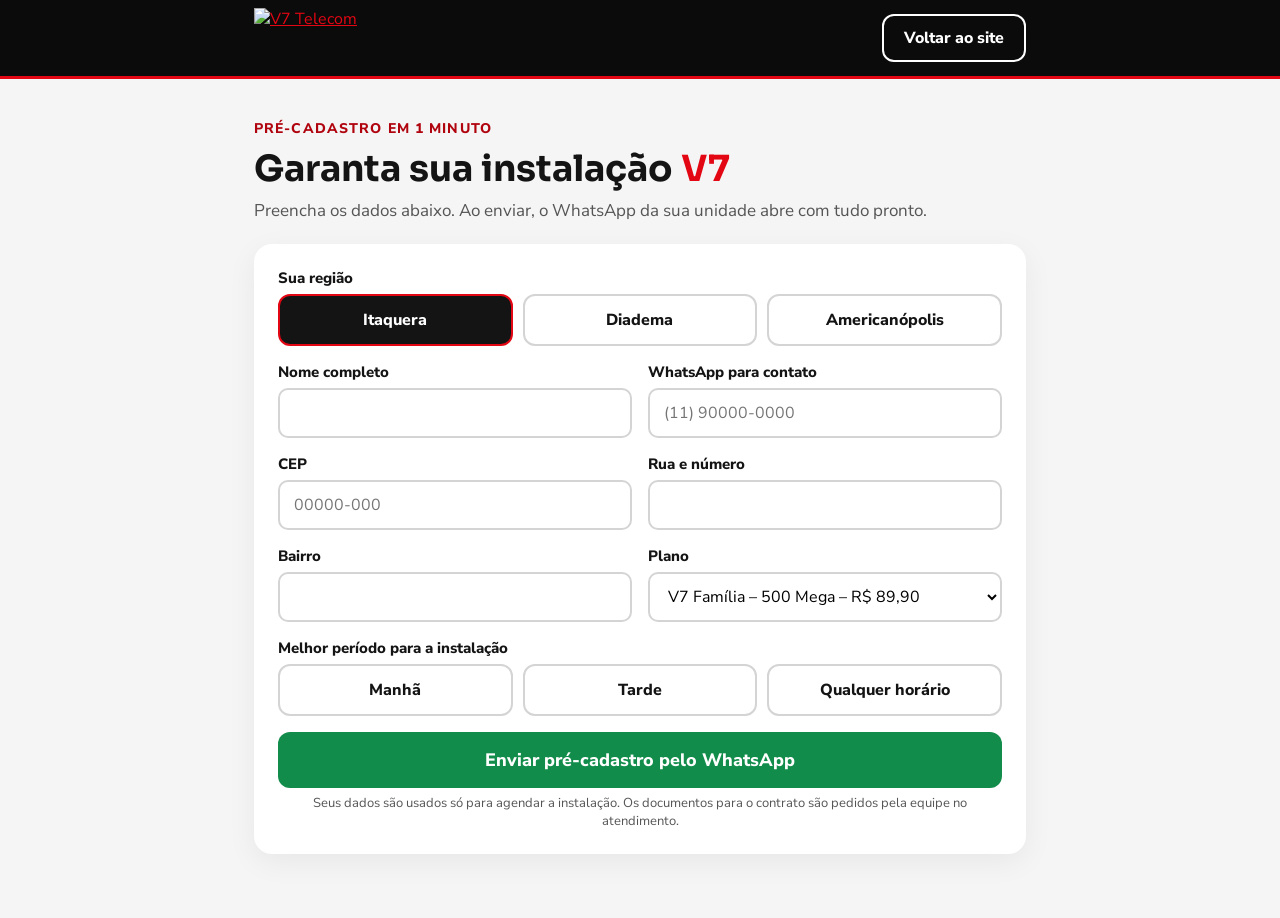
==== precadastro.html @ 04098b16 "Add files via upload" ====
<!doctype html>
<html lang="pt-BR">
<head>
<meta charset="utf-8">
<meta name="viewport" content="width=device-width, initial-scale=1">
<title>Pré-cadastro – V7 Telecom</title>
<link rel="icon" href="assets/logo.jpg">
<link rel="preconnect" href="https://fonts.googleapis.com">
<link href="https://fonts.googleapis.com/css2?family=Sora:wght@600;700;800&family=Nunito+Sans:wght@400;600;700;800&display=swap" rel="stylesheet">
<link rel="stylesheet" href="style.css">
</head>
<body style="background:#F5F5F5;color:#141414">
<header class="top" style="border-bottom:3px solid #E30613">
  <div class="wrap" style="max-width:820px">
    <a class="logo" href="index.html" aria-label="Voltar ao site da V7 Telecom"><img src="assets/logo.jpg" alt="V7 Telecom"></a>
    <a class="btn btn-outline" href="index.html">Voltar ao site</a>
  </div>
</header>

<main class="wrap" style="max-width:820px;padding-top:40px;padding-bottom:64px;display:flex;flex-direction:column;gap:22px">
  <div style="display:flex;flex-direction:column;gap:8px">
    <span class="eyebrow" style="color:#B0040F">Pré-cadastro em 1 minuto</span>
    <h1 style="margin:0;font-size:36px">Garanta sua instalação <span class="red">V7</span></h1>
    <p style="margin:0;font-size:17px;color:#555">Preencha os dados abaixo. Ao enviar, o WhatsApp da sua unidade abre com tudo pronto.</p>
  </div>

  <form class="form" id="form" novalidate>
    <div class="field full">
      <span class="l">Sua região</span>
      <div class="opts" role="group" aria-label="Sua região" id="regs"></div>
    </div>
    <div class="field"><label for="nome">Nome completo</label><input id="nome" autocomplete="name" required></div>
    <div class="field"><label for="tel">WhatsApp para contato</label><input id="tel" type="tel" autocomplete="tel" placeholder="(11) 90000-0000" required></div>
    <div class="field"><label for="cep">CEP</label><input id="cep" inputmode="numeric" autocomplete="postal-code" placeholder="00000-000" required></div>
    <div class="field"><label for="end">Rua e número</label><input id="end" autocomplete="street-address"></div>
    <div class="field"><label for="bairro">Bairro</label><input id="bairro"></div>
    <div class="field"><label for="plano">Plano</label><select id="plano"></select></div>
    <div class="field full">
      <span class="l">Melhor período para a instalação</span>
      <div class="opts" role="group" aria-label="Período da instalação" id="periodos">
        <button type="button" class="opt" aria-pressed="false">Manhã</button>
        <button type="button" class="opt" aria-pressed="false">Tarde</button>
        <button type="button" class="opt" aria-pressed="false">Qualquer horário</button>
      </div>
    </div>
    <div class="field full">
      <span class="err" id="err" role="status" hidden>Preencha nome, WhatsApp e CEP para enviar.</span>
      <button type="submit" class="btn btn-green" style="min-height:56px;font-size:18px">Enviar pré-cadastro pelo WhatsApp</button>
      <span style="font-size:13px;color:#555;text-align:center">Seus dados são usados só para agendar a instalação. Os documentos para o contrato são pedidos pela equipe no atendimento.</span>
    </div>
  </form>
</main>

<script src="dados.js"></script>
<script>
(function () {
  var D = window.V7, regiao = 'itaquera', periodo = '';
  try { var s = localStorage.getItem('v7-regiao'); if (s && D.unidades[s]) regiao = s; } catch (e) {}
  var regs = document.getElementById('regs');
  Object.keys(D.unidades).forEach(function (k) {
    var b = document.createElement('button'); b.type = 'button'; b.className = 'opt'; b.textContent = D.unidades[k].nome; b.dataset.k = k;
    b.addEventListener('click', function () { regiao = k; mark(); });
    regs.appendChild(b);
  });
  function mark() { regs.querySelectorAll('.opt').forEach(function (b) { b.setAttribute('aria-pressed', b.dataset.k === regiao ? 'true' : 'false'); }); }
  mark();
  var sel = document.getElementById('plano');
  D.planos.forEach(function (p) {
    var o = document.createElement('option'); o.value = p.id; o.textContent = 'V7 ' + p.nome + ' – ' + p.vel + ' ' + p.unid + ' – R$ ' + p.preco;
    if (p.destaque) o.selected = true; sel.appendChild(o);
  });
  var pg = document.getElementById('periodos');
  pg.addEventListener('click', function (e) {
    var b = e.target.closest('.opt'); if (!b) return; periodo = b.textContent;
    pg.querySelectorAll('.opt').forEach(function (x) { x.setAttribute('aria-pressed', x === b ? 'true' : 'false'); });
  });
  document.getElementById('form').addEventListener('submit', function (e) {
    e.preventDefault();
    var v = function (id) { return document.getElementById(id).value.trim(); };
    if (!v('nome') || !v('tel') || !v('cep')) { document.getElementById('err').hidden = false; return; }
    var u = D.unidades[regiao];
    var p = D.planos.filter(function (x) { return x.id === sel.value; })[0];
    var msg = 'Olá, V7 ' + u.nome + '! Quero fazer meu pré-cadastro:\n' +
      '• Nome: ' + v('nome') + '\n• WhatsApp: ' + v('tel') + '\n• CEP: ' + v('cep') +
      '\n• Endereço: ' + (v('end') || '-') + '\n• Bairro: ' + (v('bairro') || '-') +
      '\n• Plano: V7 ' + p.nome + ' (' + p.vel + ' ' + p.unid + ') – R$ ' + p.preco +
      '\n• Período para instalação: ' + (periodo || 'qualquer');
    window.location.href = D.wa(u.whatsapp, msg);
  });
})();
</script>
</body>
</html>
---- style.css ----
:root{--red:#E30613;--red-dark:#B0040F;--black:#0B0B0B;--card:#1A1A1A;--line:#2E2E2E;--muted:#BDBDBD;--light:#F5F5F5;--green:#128C4A}
*{box-sizing:border-box}
html{scroll-behavior:smooth}
body{margin:0;background:var(--black);color:#fff;font-family:'Nunito Sans',system-ui,sans-serif;-webkit-font-smoothing:antialiased}
h1,h2,h3,.sora{font-family:'Sora',sans-serif}
a{color:var(--red)}a:hover{color:#FF4D55}
img{max-width:100%}
.wrap{max-width:1200px;margin:0 auto;padding:0 24px}
.red{color:var(--red)}
.btn{display:inline-flex;align-items:center;justify-content:center;gap:8px;min-height:48px;padding:0 20px;border-radius:12px;text-decoration:none;font-weight:800;font-size:16px;border:0;cursor:pointer;font-family:inherit}
.btn-red{background:var(--red);color:#fff}.btn-red:hover{color:#fff;filter:brightness(1.08)}
.btn-white{background:#fff;color:#141414}.btn-white:hover{color:#141414}
.btn-green{background:var(--green);color:#fff}.btn-green:hover{color:#fff;filter:brightness(1.08)}
.btn-outline{border:2px solid #fff;color:#fff;background:transparent}.btn-outline:hover{color:#fff}
.eyebrow{color:var(--red);font-weight:800;font-size:14px;text-transform:uppercase;letter-spacing:.08em}

/* header */
header.top{background:var(--black);border-bottom:1px solid #262626;position:sticky;top:0;z-index:20}
header.top .wrap{display:flex;flex-wrap:wrap;align-items:center;gap:16px;padding-top:8px;padding-bottom:8px}
header.top .logo{flex-grow:1;display:flex}header.top .logo img{height:60px;display:block}
nav.menu{display:flex;flex-wrap:wrap;gap:20px;font-weight:700;font-size:15px}
nav.menu a{color:#fff;text-decoration:none}nav.menu a:hover{color:var(--red)}
.top-actions{display:flex;gap:10px;flex-wrap:wrap}
.top-actions .btn{min-height:44px;font-size:15px;padding:0 16px}

/* hero */
.hero{background:radial-gradient(circle at 85% 30%,#4A0509 0%,var(--black) 55%);padding:48px 0 88px}
.hero .wrap{display:flex;flex-wrap:wrap;gap:40px;align-items:center}
.hero-text{flex:1 1 460px;min-width:0;display:flex;flex-direction:column;gap:20px}
.pill{align-self:flex-start;display:inline-flex;align-items:center;gap:8px;padding:6px 14px;border-radius:999px;border:1px solid var(--red);font-weight:800;font-size:14px;text-transform:uppercase;letter-spacing:.04em}
.hero h1{margin:0;font-size:clamp(34px,5vw,52px);line-height:1.05;font-weight:800}
.hero p.lead{margin:0;font-size:19px;line-height:1.5;color:#CFCFCF}
.region-box{background:#fff;color:#141414;border-radius:18px;padding:22px;display:flex;flex-direction:column;gap:14px;box-shadow:0 20px 60px rgba(227,6,19,.25)}
.region-box h2{margin:0;font-size:21px}
.chips{display:grid;grid-template-columns:repeat(auto-fit,minmax(140px,1fr));gap:10px}
.chip{min-height:58px;padding:10px 12px;border-radius:12px;text-align:left;cursor:pointer;font-family:inherit;background:#fff;color:#141414;border:2px solid #D4D4D4}
.chip b{display:block;font-size:17px}.chip small{display:block;font-size:13px;font-weight:600}
.chip[aria-pressed="true"]{background:#141414;color:#fff;border-color:var(--red)}
.cep-row{display:flex;flex-wrap:wrap;gap:10px}
.cep-row input{flex:1 1 150px;min-height:50px;padding:0 14px;border:2px solid #D4D4D4;border-radius:10px;font-size:17px;font-family:inherit}
.cep-row .btn{flex:1 1 200px}
.region-info{font-size:14px;color:#555}
.hero-photo{flex:1 1 420px;min-width:0;position:relative}
.hero-photo img{display:block;width:100%;aspect-ratio:860/516;object-fit:cover;border-radius:24px;border:2px solid #3A0D10}
.price-badge{position:absolute;left:16px;bottom:-28px;background:var(--red);border-radius:16px;padding:14px 18px;display:flex;flex-direction:column;box-shadow:0 10px 30px rgba(0,0,0,.4)}
.price-badge span{font-size:13px;font-weight:800;text-transform:uppercase}
.price-badge strong{font-family:'Sora',sans-serif;font-size:28px;line-height:1.1}

/* shortcuts */
.shortcuts{margin-top:-30px;position:relative}
.shortcuts .grid{display:grid;grid-template-columns:repeat(auto-fit,minmax(220px,1fr));gap:14px}
.sc{display:flex;align-items:center;gap:14px;padding:18px 20px;border-radius:16px;background:var(--card);border:1px solid var(--line);text-decoration:none;color:#fff}
.sc:hover{color:#fff;border-color:var(--red)}
.sc strong{display:block;font-size:17px}.sc span span{font-size:14px;color:var(--muted)}

/* plans */
section.planos{padding:80px 0 32px}
.sec-head{display:flex;flex-direction:column;gap:8px;text-align:center;align-items:center;margin-bottom:28px}
.sec-head h2{margin:0;font-size:clamp(28px,4vw,38px)}
.sec-head p{margin:0;font-size:17px;color:var(--muted)}
.plans{display:grid;grid-template-columns:repeat(auto-fit,minmax(250px,1fr));gap:18px;align-items:stretch}
.plan{position:relative;display:flex;flex-direction:column;gap:14px;padding:28px 24px 24px;border-radius:20px;background:#161616;border:1px solid var(--line)}
.plan.top{background:linear-gradient(180deg,#2A0306,#141414);border:2px solid var(--red);box-shadow:0 0 40px rgba(227,6,19,.35)}
.plan .rec{position:absolute;top:-14px;left:50%;transform:translateX(-50%);padding:5px 14px;border-radius:999px;background:#fff;color:var(--red);font-weight:800;font-size:13px;text-transform:uppercase;white-space:nowrap}
.plan .lbl{font-size:14px;font-weight:700;text-transform:uppercase;color:#CFCFCF}
.plan .name{font-family:'Sora',sans-serif;font-weight:800;font-size:24px;text-transform:uppercase;margin-top:-10px}
.plan .speed{font-family:'Sora',sans-serif;font-weight:800;font-size:56px;line-height:1}.plan .speed small{font-size:22px}
.plan .app{display:flex;align-items:center;justify-content:center;gap:8px;min-height:44px;border-radius:10px;background:#fff;color:var(--red-dark);text-decoration:none;font-family:'Sora',sans-serif;font-weight:800;font-size:16px;text-transform:uppercase}
.plan .tag{align-self:flex-start;padding:5px 10px;border-radius:6px;background:var(--red);font-weight:800;font-size:13px;text-transform:uppercase}
.plan ul{margin:0;padding-left:18px;font-size:15px;line-height:1.5;color:#E4E4E4;display:flex;flex-direction:column;gap:6px}
.plan .price{margin-top:auto;display:flex;align-items:baseline;gap:4px}
.plan .price b{font-family:'Sora',sans-serif;font-size:44px;line-height:1}
.plan .btn{min-height:52px}
.ideal ul{margin:24px 0 56px;padding:18px;list-style:none;display:grid;grid-template-columns:repeat(auto-fit,minmax(130px,1fr));gap:10px;border-top:1px solid #262626;border-bottom:1px solid #262626;text-align:center;font-weight:800;font-size:14px;text-transform:uppercase;color:#E4E4E4}

/* banner pre-cadastro */
.banner{background:var(--card);border:1px solid var(--line);border-radius:20px;padding:24px 28px;display:flex;flex-wrap:wrap;gap:16px;align-items:center;justify-content:space-between;margin-bottom:48px}
.banner h2{margin:0;font-size:24px}.banner span{font-size:15px;color:var(--muted)}

/* light sections */
.light{background:var(--light);color:#141414;padding:64px 0}
.white{background:#fff;color:#141414;padding:64px 0}
.light .sec-head p,.white .sec-head p{color:#555}
.light .eyebrow,.white .eyebrow{color:var(--red-dark)}
.apps{display:grid;grid-template-columns:repeat(auto-fit,minmax(220px,1fr));gap:16px}
.appc{background:#fff;border:1px solid #E2E2E2;border-radius:18px;padding:22px;display:flex;flex-direction:column;align-items:center;gap:12px;text-align:center;box-shadow:0 6px 20px rgba(0,0,0,.05)}
.appc img{width:96px;height:96px;object-fit:contain}
.appc .tipo{padding:4px 12px;border-radius:999px;font-weight:800;font-size:12px;text-transform:uppercase;letter-spacing:.04em;background:#FDE3E4;color:#8A0009}
.appc .tipo.premium{background:#141414;color:#fff}
.appc .btn{align-self:stretch;background:#141414;color:#fff}

/* quiz */
.quiz{max-width:900px;margin:0 auto;background:#fff;border-radius:18px;padding:24px;display:flex;flex-direction:column;gap:18px;box-shadow:0 8px 30px rgba(0,0,0,.06)}
.opts{display:grid;grid-template-columns:repeat(auto-fit,minmax(150px,1fr));gap:10px}
.opt{min-height:52px;padding:0 14px;border-radius:12px;cursor:pointer;font-family:inherit;font-weight:800;font-size:16px;background:#fff;color:#141414;border:2px solid #D4D4D4}
.opt[aria-pressed="true"]{background:#141414;color:#fff;border-color:var(--red)}
.result{background:#141414;color:#fff;border-radius:14px;padding:20px;display:flex;flex-wrap:wrap;gap:16px;align-items:center;justify-content:space-between}
.result[hidden]{display:none}

/* cards dark */
.feats{display:grid;grid-template-columns:repeat(auto-fit,minmax(200px,1fr));gap:14px}
.feat{background:var(--card);border:1px solid var(--line);border-radius:16px;padding:20px;display:flex;flex-direction:column;gap:6px}
.feat span{font-size:15px;color:var(--muted)}
.steps{margin:0;padding:0;list-style:none;display:grid;grid-template-columns:repeat(auto-fit,minmax(240px,1fr));gap:14px}
.steps li{background:#fff;border-radius:16px;padding:22px;display:flex;flex-direction:column;gap:8px}
.steps .n{font-family:'Sora',sans-serif;font-weight:800;font-size:28px;color:var(--red)}
.steps span{font-size:15px;line-height:1.5;color:#555}
.two{display:grid;grid-template-columns:repeat(auto-fit,minmax(320px,1fr));gap:18px;padding:64px 0}
.emp{background:linear-gradient(135deg,var(--red),#8A0009);border-radius:20px;padding:32px;display:flex;flex-direction:column;gap:12px}
.emp h2,.vaga h2{margin:0;font-size:28px}
.vaga{background:var(--card);border:1px solid var(--line);border-radius:20px;padding:32px;display:flex;flex-direction:column;gap:12px}

/* footer */
footer{background:#000;color:var(--muted);padding:48px 0 120px;border-top:3px solid var(--red)}
footer .wrap{display:flex;flex-direction:column;gap:28px}
.f-top{display:grid;grid-template-columns:repeat(auto-fit,minmax(220px,1fr));gap:22px;align-items:start}
.f-top a{color:#fff;font-size:14px}
.f-col{display:flex;flex-direction:column;gap:6px}
.units{display:grid;grid-template-columns:repeat(auto-fit,minmax(280px,1fr));gap:16px}
.unit{background:#141414;border:1px solid var(--line);border-radius:16px;padding:20px;display:flex;flex-direction:column;gap:10px;font-size:14px}
.unit a{color:#fff}
.unit .row{display:flex;gap:8px;align-items:flex-start;line-height:1.5}
.unit .soc{display:flex;flex-wrap:wrap;gap:8px;margin-top:4px}
.unit .soc a{display:inline-flex;align-items:center;gap:6px;min-height:44px;padding:0 14px;border-radius:10px;border:1px solid #3A3A3A;text-decoration:none;font-weight:700}
.copy{border-top:1px solid #262626;padding-top:18px;font-size:13px}

.wa-float{position:fixed;right:20px;bottom:20px;display:flex;align-items:center;gap:10px;min-height:60px;padding:0 22px;border-radius:999px;background:var(--green);color:#fff;text-decoration:none;font-weight:800;font-size:16px;box-shadow:0 10px 30px rgba(0,0,0,.4);z-index:30}
.wa-float:hover{color:#fff}

/* mobile bar */
.mbar{display:none}
@media (max-width:720px){
  nav.menu{display:none}
  header.top .logo img{height:48px}
  .wa-float{display:none}
  .mbar{display:grid;grid-template-columns:repeat(3,minmax(0,1fr));gap:8px;position:fixed;left:0;right:0;bottom:0;background:#141414;border-top:1px solid var(--line);padding:8px 8px 14px;z-index:30}
  .mbar a{display:flex;flex-direction:column;align-items:center;justify-content:center;min-height:56px;border-radius:12px;color:#fff;text-decoration:none;font-weight:800;font-size:14px}
  footer{padding-bottom:110px}
}

/* form page */
.form{background:#fff;border-radius:18px;padding:24px;display:grid;grid-template-columns:repeat(auto-fit,minmax(240px,1fr));gap:16px;box-shadow:0 8px 30px rgba(0,0,0,.06)}
.field{display:flex;flex-direction:column;gap:6px}
.field label,.field .l{font-weight:800;font-size:15px}
.field input,.field select{min-height:50px;padding:0 14px;border:2px solid #D4D4D4;border-radius:10px;font-size:16px;font-family:inherit;background:#fff}
.full{grid-column:1/-1}
.err{font-size:14px;font-weight:700;color:var(--red-dark)}
.sr{position:absolute;width:1px;height:1px;overflow:hidden;clip:rect(0 0 0 0)}
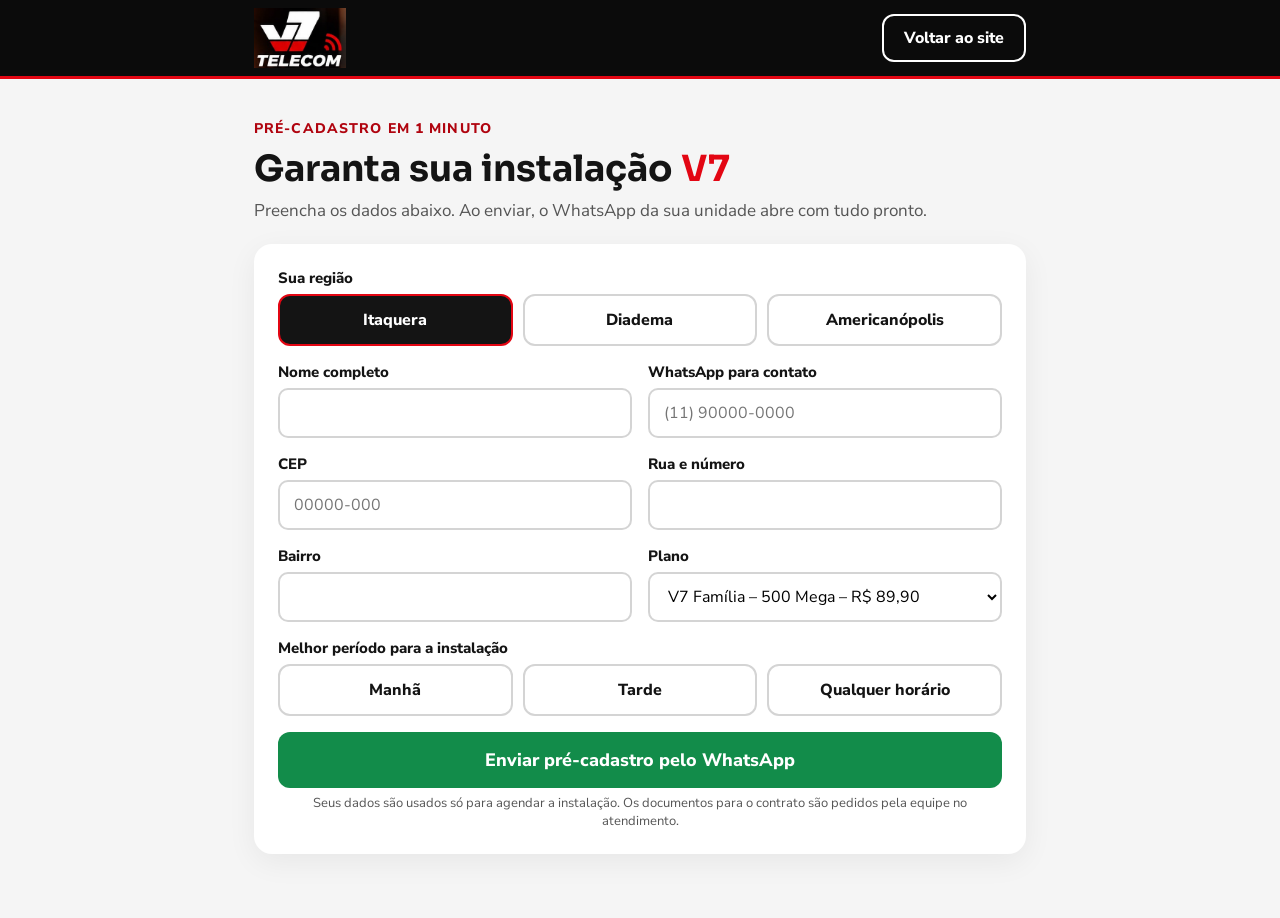
==== commit 2f110b24: "Update precadastro.html" ====
--- a/precadastro.html
+++ b/precadastro.html
@@ -85,7 +85,9 @@
       '\n• Endereço: ' + (v('end') || '-') + '\n• Bairro: ' + (v('bairro') || '-') +
       '\n• Plano: V7 ' + p.nome + ' (' + p.vel + ' ' + p.unid + ') – R$ ' + p.preco +
       '\n• Período para instalação: ' + (periodo || 'qualquer');
-    window.location.href = D.wa(u.whatsapp, msg);
+    var link = D.wa(u.whatsapp, msg);
+    var w = window.open(link, '_blank');
+    if (w) { w.opener = null; } else { window.location.href = link; }
   });
 })();
 </script>
